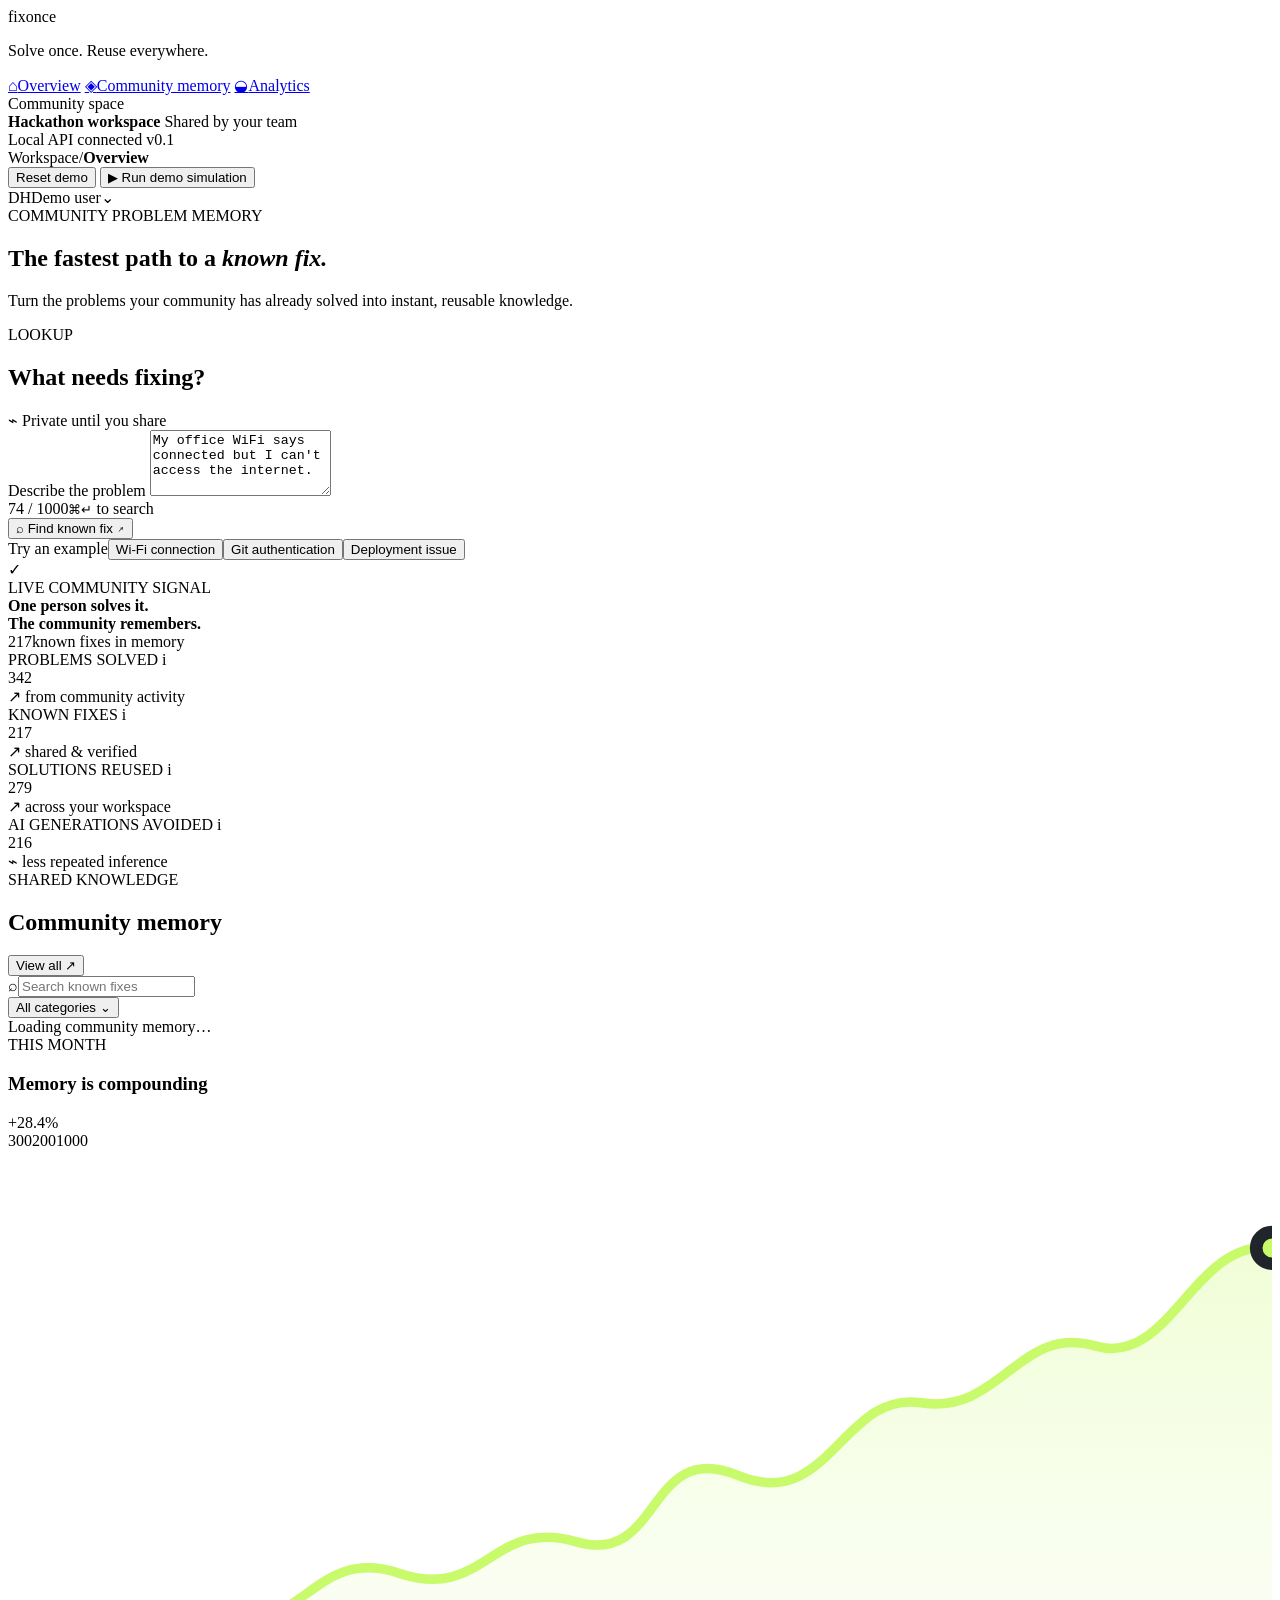
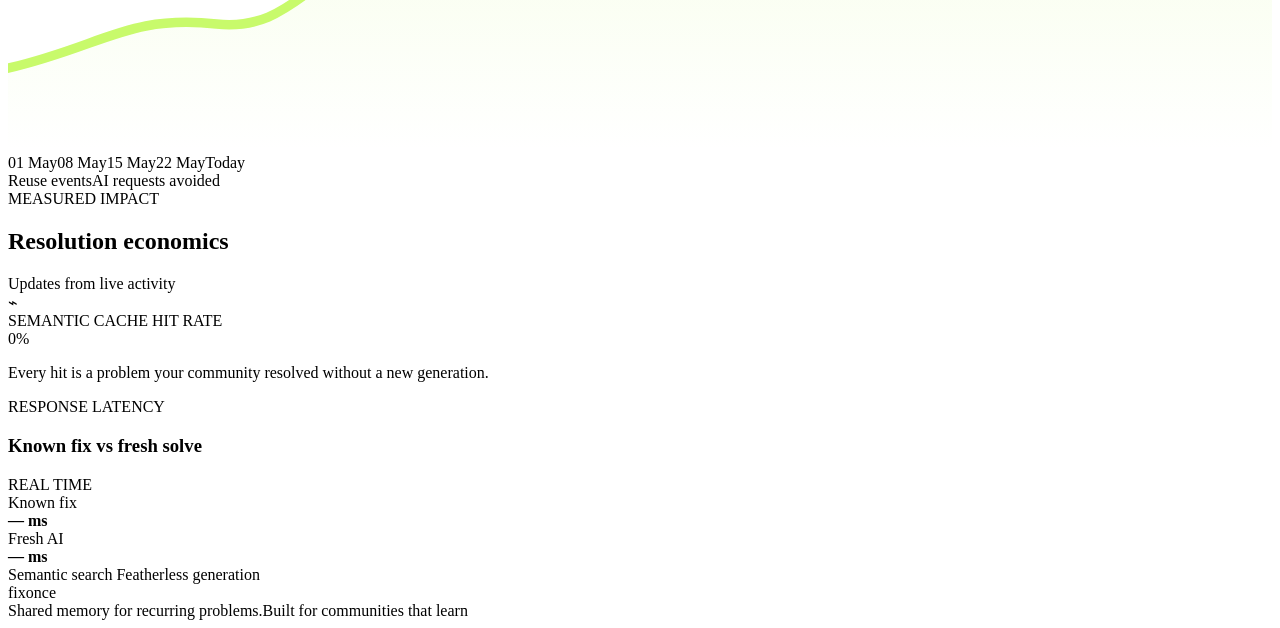
==== frontend/index.html @ 257c9f28 "FixOnce semantic browser integration" ====
<!doctype html>
<html lang="en">
  <head>
    <meta charset="UTF-8" />
    <meta name="viewport" content="width=device-width, initial-scale=1.0" />
    <meta name="theme-color" content="#11141d" />
    <title>FixOnce — Community memory for recurring problems</title>
    <link rel="stylesheet" href="/styles.css" />
  </head>
  <body>
    <div class="app-shell">
      <aside class="sidebar">
        <div>
          <div class="brand">
            <span class="brand-mark"><span></span><span></span><span></span></span>
            <span>fixonce</span>
          </div>
          <p class="brand-tagline">Solve once. Reuse everywhere.</p>

          <nav class="side-nav" aria-label="Main navigation">
            <a class="nav-link active" href="#overview" data-nav="overview"><span class="nav-icon">⌂</span>Overview</a>
            <a class="nav-link" href="#memory" data-nav="memory"><span class="nav-icon">◈</span>Community memory</a>
            <a class="nav-link" href="#analytics" data-nav="analytics"><span class="nav-icon">◒</span>Analytics</a>
          </nav>
        </div>
        <div class="sidebar-bottom">
          <div class="community-card">
            <div class="community-topline"><span class="pulse-dot"></span><span>Community space</span></div>
            <strong>Hackathon workspace</strong>
            <span class="community-members">Shared by your team <span class="avatar-stack"><i></i><i></i><i></i></span></span>
          </div>
          <div class="sidebar-footer"><span class="status-dot"></span> Local API connected <span class="version">v0.1</span></div>
        </div>
      </aside>

      <main class="main-content">
        <header class="topbar">
          <div class="crumb"><span>Workspace</span><span class="crumb-chevron">/</span><strong>Overview</strong></div>
          <div class="top-actions">
            <button class="text-button" id="reset-button" title="Reset the starter demo data">Reset demo</button>
            <button class="simulation-button" id="run-demo-button"><span class="play-icon">▶</span> Run demo simulation</button>
            <div class="user-chip"><span class="user-avatar">DH</span><span>Demo user</span><span class="chevron">⌄</span></div>
          </div>
        </header>

        <section id="overview" class="page-section overview-section">
          <div class="hero-copy">
            <div class="eyebrow"><span class="eyebrow-line"></span> COMMUNITY PROBLEM MEMORY</div>
            <h1>The fastest path to a <em>known fix.</em></h1>
            <p class="hero-subtitle">Turn the problems your community has already solved into instant, reusable knowledge.</p>
          </div>

          <div class="lookup-layout">
            <div class="lookup-card card-surface">
              <div class="card-heading">
                <div><span class="section-kicker">LOOKUP</span><h2>What needs fixing?</h2></div>
                <span class="lock-label">⌁ Private until you share</span>
              </div>
              <form id="lookup-form">
                <label class="sr-only" for="problem-input">Describe the problem</label>
                <textarea id="problem-input" rows="4" maxlength="1000" placeholder="Describe the problem in your own words…">My office WiFi says connected but I can't access the internet.</textarea>
                <div class="input-footer"><span id="char-count">74 / 1000</span><span class="shortcut-hint"><kbd>⌘</kbd><kbd>↵</kbd> to search</span></div>
                <button class="primary-button" type="submit" id="find-button"><span class="button-icon">⌕</span> Find known fix <span class="button-arrow">↗</span></button>
              </form>
              <div class="example-row"><span>Try an example</span><button type="button" class="example-chip" data-example="I'm connected to the office network but websites aren't loading.">Wi-Fi connection</button><button type="button" class="example-chip" data-example="Git push is rejected and says my SSH key is not accepted.">Git authentication</button><button type="button" class="example-chip" data-example="The production deployment succeeds but the app is a blank page.">Deployment issue</button></div>
            </div>

            <div class="signal-card">
              <div class="signal-orbit orbit-one"></div><div class="signal-orbit orbit-two"></div>
              <div class="signal-core"><span class="core-mark">✓</span></div>
              <div class="signal-label"><span class="live-indicator"></span> LIVE COMMUNITY SIGNAL</div>
              <strong>One person solves it.<br /><span>The community remembers.</span></strong>
              <div class="signal-stat"><span class="signal-stat-number" id="signal-fixes">217</span><span>known fixes in memory</span></div>
            </div>
          </div>

          <div id="result-region" class="result-region" aria-live="polite"></div>

          <div class="metrics-row" id="metrics-row">
            <article class="metric-card"><div class="metric-label">PROBLEMS SOLVED <span class="metric-info">i</span></div><div class="metric-value" id="metric-solved">342</div><div class="metric-trend positive">↗ <span>from community activity</span></div></article>
            <article class="metric-card accent-card"><div class="metric-label">KNOWN FIXES <span class="metric-info">i</span></div><div class="metric-value" id="metric-fixes">217</div><div class="metric-trend positive">↗ <span>shared &amp; verified</span></div></article>
            <article class="metric-card"><div class="metric-label">SOLUTIONS REUSED <span class="metric-info">i</span></div><div class="metric-value" id="metric-reused">279</div><div class="metric-trend positive">↗ <span>across your workspace</span></div></article>
            <article class="metric-card"><div class="metric-label">AI GENERATIONS AVOIDED <span class="metric-info">i</span></div><div class="metric-value" id="metric-avoided">216</div><div class="metric-trend neutral">⌁ <span>less repeated inference</span></div></article>
          </div>
        </section>

        <section id="memory" class="page-section memory-section">
          <div class="section-header"><div><div class="eyebrow small"><span class="eyebrow-line"></span> SHARED KNOWLEDGE</div><h2>Community memory</h2></div><button class="outline-button" id="view-all-button">View all <span>↗</span></button></div>
          <div class="content-grid">
            <div class="knowledge-panel card-surface">
              <div class="panel-toolbar"><div class="search-field"><span>⌕</span><input id="knowledge-search" placeholder="Search known fixes" /></div><button class="filter-button">All categories <span>⌄</span></button></div>
              <div id="knowledge-list" class="knowledge-list"><div class="loading-line">Loading community memory…</div></div>
            </div>
            <div class="reuse-panel card-surface">
              <div class="panel-top"><div><span class="section-kicker">THIS MONTH</span><h3>Memory is compounding</h3></div><span class="trend-badge">+28.4%</span></div>
              <div class="chart-wrap"><div class="chart-y-labels"><span>300</span><span>200</span><span>100</span><span>0</span></div><svg class="reuse-chart" viewBox="0 0 400 190" preserveAspectRatio="none" role="img" aria-label="Rising reuse trend"><defs><linearGradient id="chartFill" x1="0" x2="0" y1="0" y2="1"><stop offset="0" stop-color="#c8fa6b" stop-opacity=".27"/><stop offset="1" stop-color="#c8fa6b" stop-opacity="0"/></linearGradient></defs><path d="M0,164 C30,157 38,147 66,150 S97,125 124,134 S153,116 180,124 S202,91 231,103 S264,76 289,80 S320,55 344,62 S375,28 400,31 L400,190 L0,190Z" fill="url(#chartFill)"/><path d="M0,164 C30,157 38,147 66,150 S97,125 124,134 S153,116 180,124 S202,91 231,103 S264,76 289,80 S320,55 344,62 S375,28 400,31" fill="none" stroke="#c8fa6b" stroke-width="3" stroke-linecap="round"/><circle cx="400" cy="31" r="5" fill="#c8fa6b" stroke="#20252b" stroke-width="4"/></svg><div class="chart-x-labels"><span>01 May</span><span>08 May</span><span>15 May</span><span>22 May</span><span>Today</span></div></div>
              <div class="chart-legend"><span><i class="legend-dot lime"></i>Reuse events</span><span><i class="legend-dot gray"></i>AI requests avoided</span></div>
            </div>
          </div>
        </section>

        <section id="analytics" class="page-section analytics-section">
          <div class="section-header"><div><div class="eyebrow small"><span class="eyebrow-line"></span> MEASURED IMPACT</div><h2>Resolution economics</h2></div><span class="data-note"><span class="live-indicator"></span> Updates from live activity</span></div>
          <div class="analytics-grid">
            <article class="analytics-highlight card-surface"><div class="highlight-icon">⌁</div><div><span class="section-kicker">SEMANTIC CACHE HIT RATE</span><div class="highlight-value" id="hit-rate">0%</div><p>Every hit is a problem your community resolved without a new generation.</p></div></article>
            <article class="latency-card card-surface"><div class="panel-top"><div><span class="section-kicker">RESPONSE LATENCY</span><h3>Known fix vs fresh solve</h3></div><span class="latency-pill">REAL TIME</span></div><div class="latency-bars"><div class="latency-row"><span>Known fix</span><div class="bar-track"><i id="cache-bar"></i></div><strong id="cache-latency">— ms</strong></div><div class="latency-row"><span>Fresh AI</span><div class="bar-track ai"><i id="ai-bar"></i></div><strong id="ai-latency">— ms</strong></div></div><div class="latency-foot"><span><i class="legend-dot lime"></i> Semantic search</span><span><i class="legend-dot purple"></i> Featherless generation</span></div></article>
          </div>
        </section>

        <footer class="page-footer"><div class="brand mini"><span class="brand-mark"><span></span><span></span><span></span></span><span>fixonce</span></div><span>Shared memory for recurring problems.</span><span class="footer-right">Built for communities that learn</span></footer>
      </main>
    </div>
    <div id="toast-region" class="toast-region"></div>
    <div id="simulation-modal" class="modal-backdrop" hidden><div class="simulation-modal card-surface"><button class="modal-close" id="close-modal">×</button><div class="eyebrow"><span class="eyebrow-line"></span> CONTROLLED SIMULATION</div><h2>Memory changes the math.</h2><p class="modal-subtitle">A fixed set of paraphrased recurring problems, processed by the same semantic search used above.</p><div id="simulation-content" class="simulation-content"></div></div></div>
    <script src="/app.js"></script>
  </body>
</html>
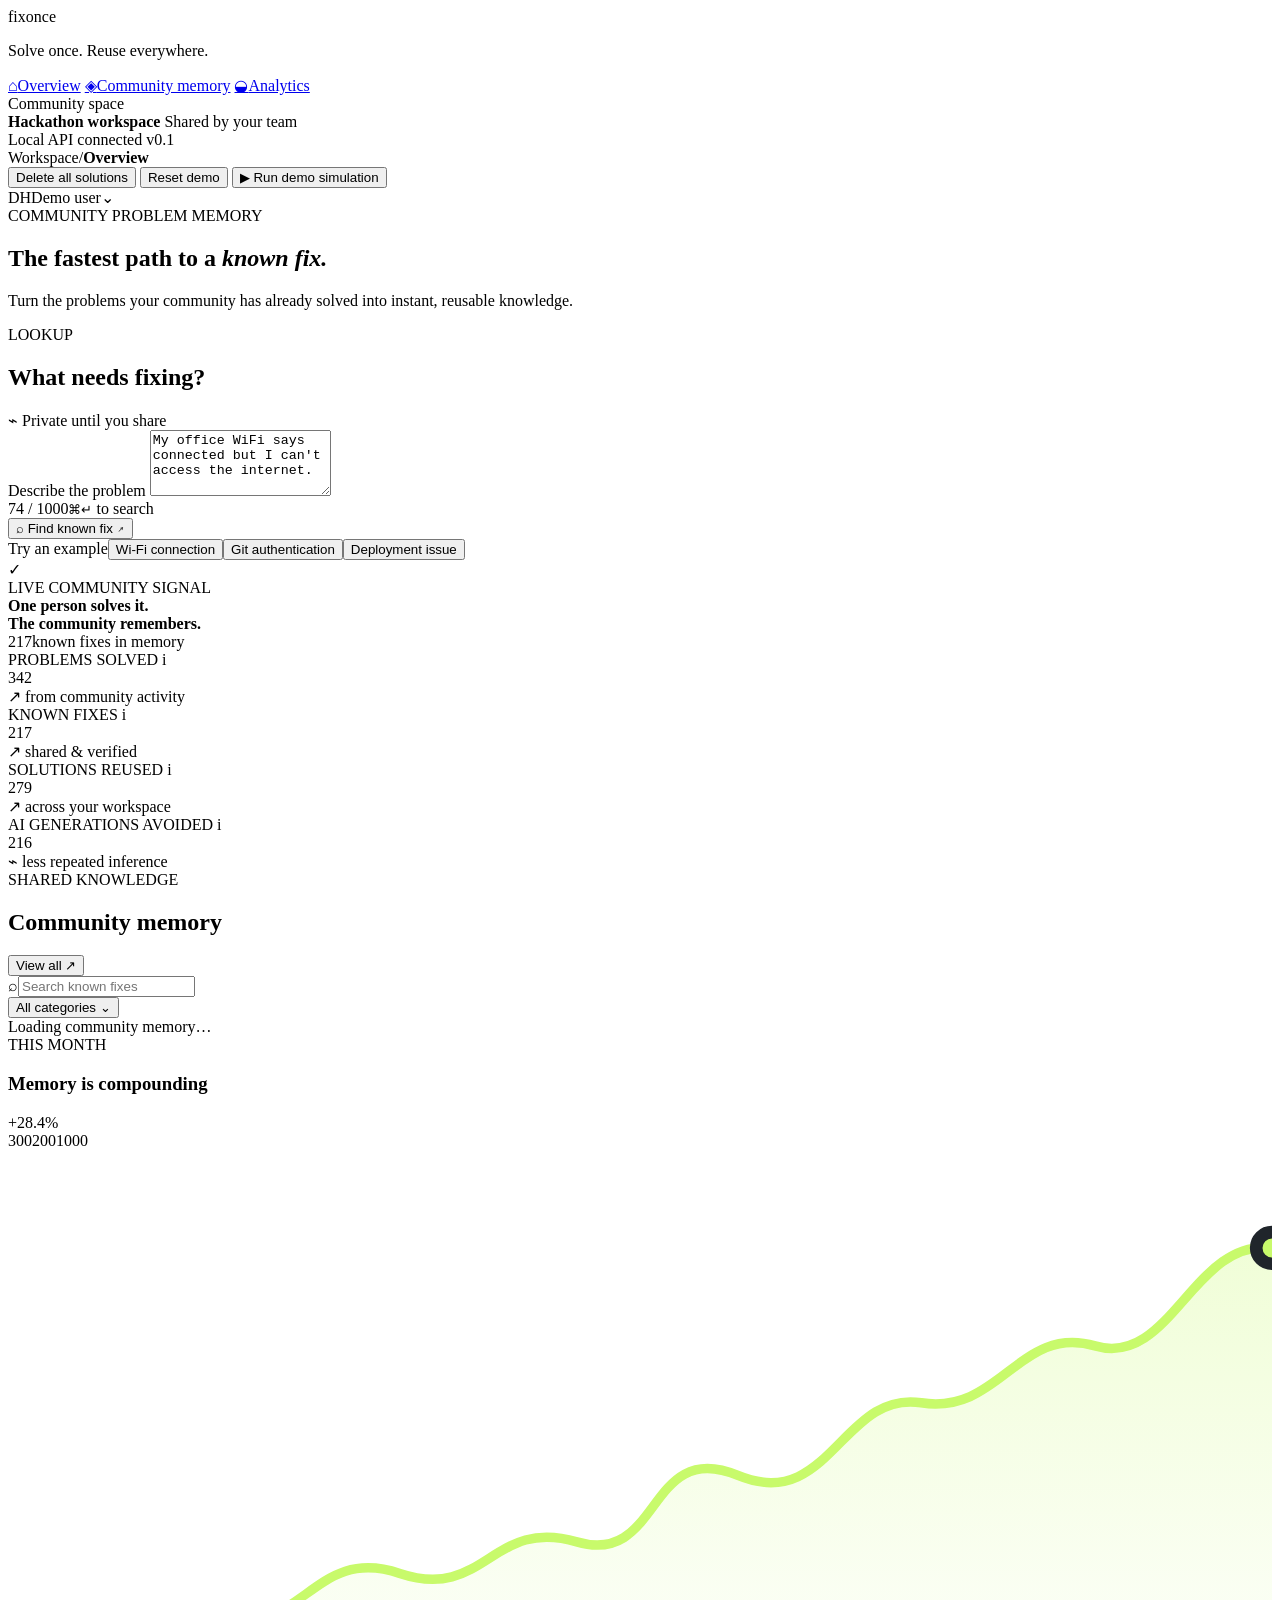
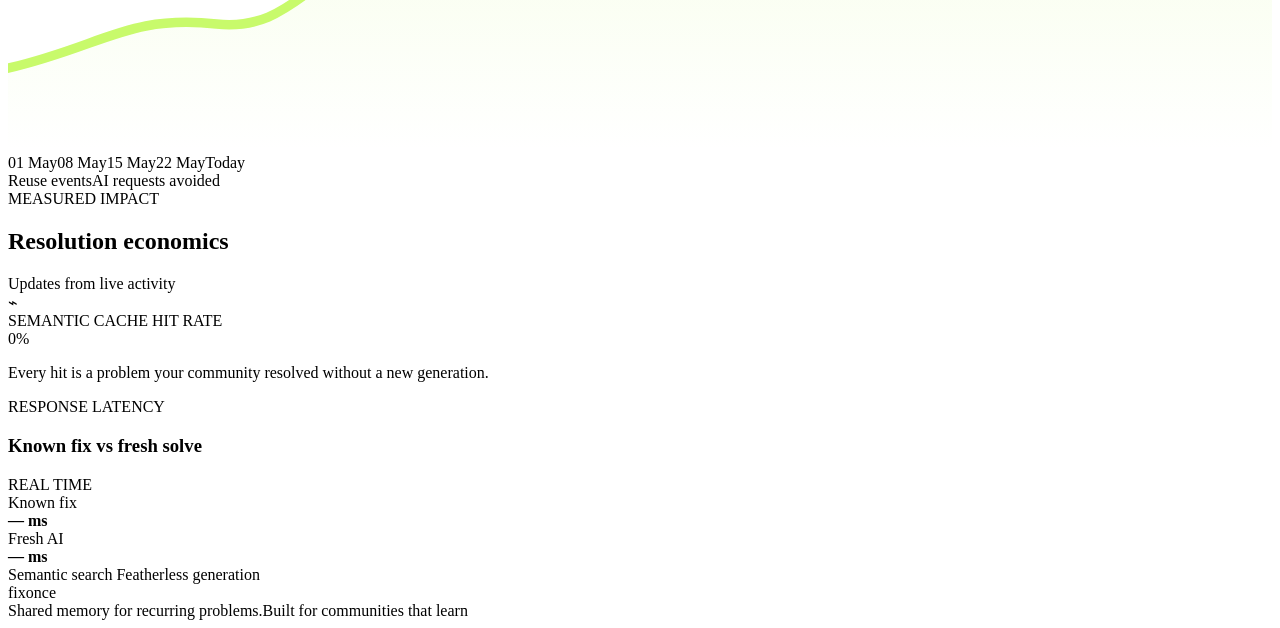
==== commit 54d9c08d: "Version 4" ====
--- a/frontend/index.html
+++ b/frontend/index.html
@@ -37,6 +37,7 @@
         <header class="topbar">
           <div class="crumb"><span>Workspace</span><span class="crumb-chevron">/</span><strong>Overview</strong></div>
           <div class="top-actions">
+            <button class="text-button danger-button" id="delete-all-button" title="Permanently delete every saved solution">Delete all solutions</button>
             <button class="text-button" id="reset-button" title="Reset the starter demo data">Reset demo</button>
             <button class="simulation-button" id="run-demo-button"><span class="play-icon">▶</span> Run demo simulation</button>
             <div class="user-chip"><span class="user-avatar">DH</span><span>Demo user</span><span class="chevron">⌄</span></div>
